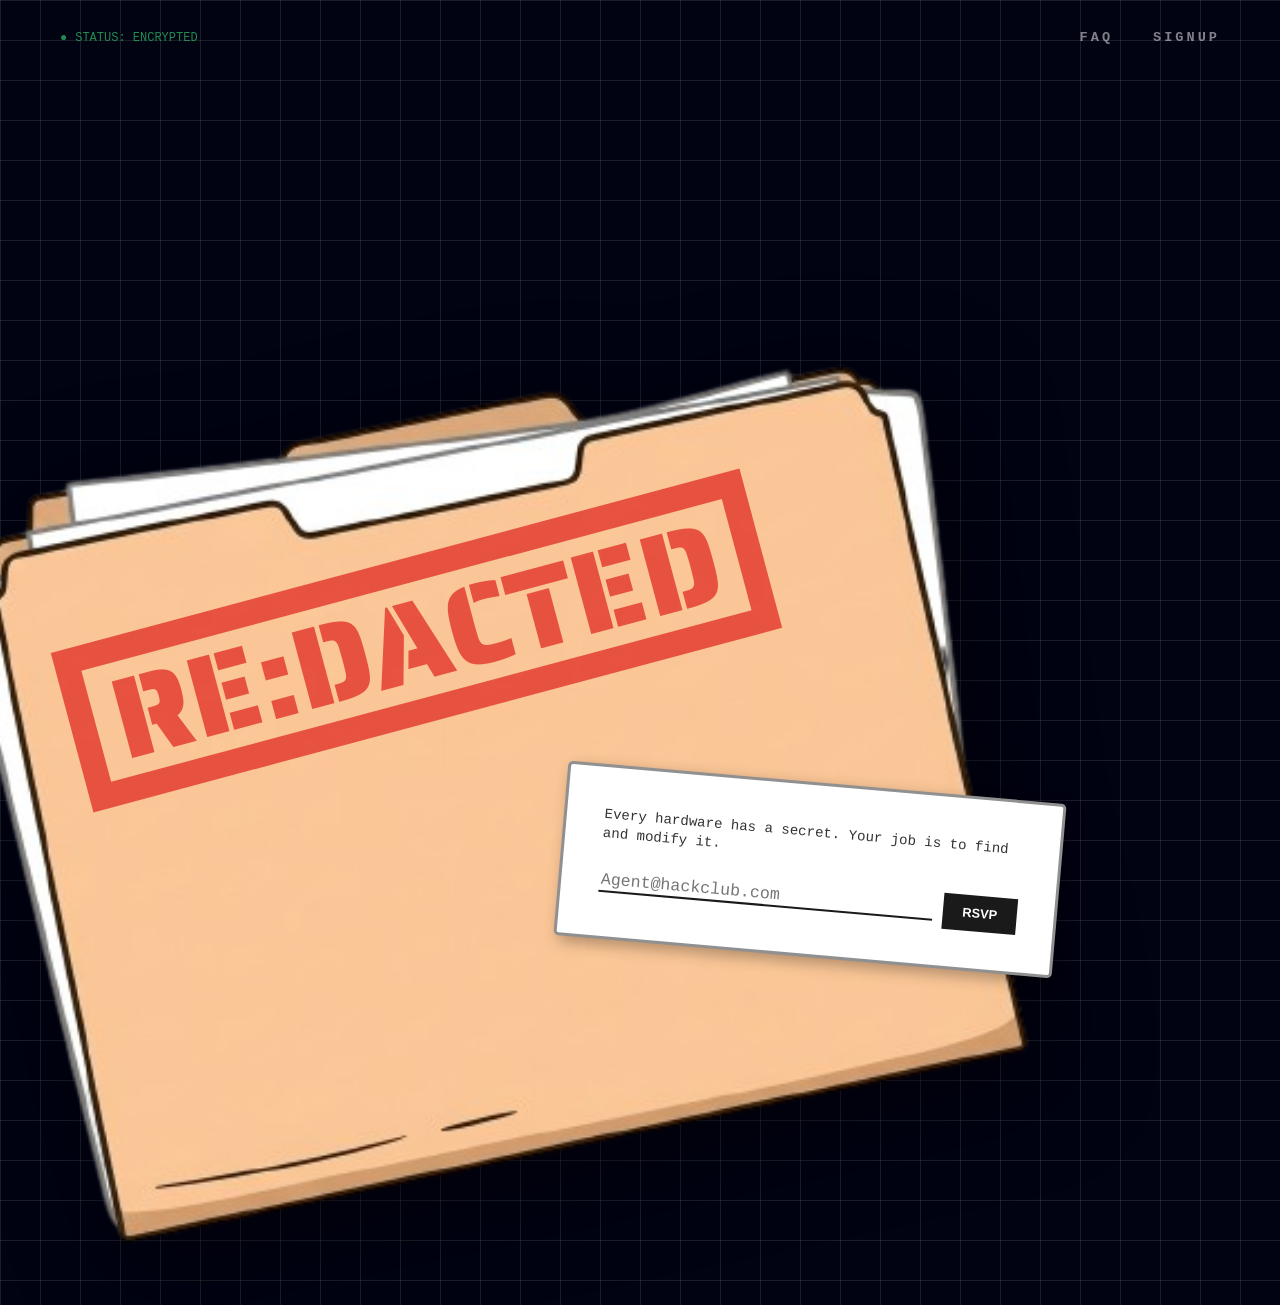
==== site/site.html @ b95803d5 "Update: added the main site" ====
<!DOCTYPE html>
<html lang="en">
<head>
    <meta charset="UTF-8">
    <meta name="viewport" content="width=device-width, initial-scale=1.0">
    <title>RE:DACTED</title>
    <link rel="stylesheet" href="site.css">
    <link rel="preconnect" href="https://fonts.googleapis.com">
    <link rel="preconnect" href="https://fonts.gstatic.com" crossorigin>
    <link href="https://fonts.googleapis.com/css2?family=Saira+Stencil+One&display=swap" rel="stylesheet">
</head>
<body>
    <nav class="top-nav">
        <div class="system-status">STATUS: ENCRYPTED</div>

        <div class="nav-links">
            <a href="#" class="nav-item">FAQ</a>
            <a href="#" class="nav-item" onclick="alert('sign-ups not available yet')">SIGNUP</a>
        </div>
    </nav>

    <div class="folder-wrapper">
        <img src="imgs/folder.png" class="folder-img" alt="Dossier Folder">

        <div class="redacted-stamp">RE:DACTED</div>

        <div class="paper">
            <p class="tagline">Every <span class="ware">hardware</span> has a secret. Your job is to find and modify it.</p>
            
            <form class="rsvp-row" id="rsvp-form">
                <input type="text" class="sig-line" placeholder="Agent@hackclub.com" required autocomplete="off">
                <button type="submit" class="rsvp-btn" onclick="alert('RSVP not available yet')">RSVP</button>
            </form>
        </div>
    </div>

    <div id="faq-modal" class="faq-overlay">
        <div class="faq-card">
            <div class="faq-top">
                <h1>FREQUENTLY ASKED QUESTIONS</h1>
                <button id="close-faq" class="close-btn">X</button>
            </div>
            
            <div class="questions-container">
                <div class="q-item">
                    <button class="q-header">What is this YSWS about? <span class="arrow">▼</span></button>
                    <div class="q-answer">
                        <p>This YSWS is concerned about Reverse Engineering where students explore how a software works and potentially modify it.
                            It could also involve hardware reverse engineering.</p>
                    </div>
                </div>

                <div class="q-item">
                    <button class="q-header">I don't have any experience in reverse engineering. Is that okay? <span class="arrow">▼</span></button>
                    <div class="q-answer">
                        <p>Ofcourse! This YSWS is designed so that we can learn through this together. You'll have the opportunity to ask questions and get help along the way.
                            We also plan to provide resources and guides to help you get started with reverse engineering.
                        </p>
                    </div>
                </div>

                <div class="q-item">
                    <button class="q-header">I want to reverse engineer hardware but I don't have the necessary tools.<span class="arrow">▼</span></button>
                    <div class="q-answer">
                        <p>No worries! You can get started by working on software reverse engineering projects that don't require specialized hardware tools. Once you ship projects based on what you've learned, you can earn coins to buy the necessary tools to explore hardware reverse engineering in the future.
                        </p>
                    </div>
                </div>

                <div class="q-item">
                    <button class="q-header">Who can submit? <span class="arrow">▼</span></button>
                    <div class="q-answer">
                        <p>YSWS is open to all Hack Clubbers. All teenagers 18 and under, anywhere in the world can participate.</p>
                    </div>
                </div>

                <div class="q-item">
                    <button class="q-header">What are the requirements? <span class="arrow">▼</span></button>
                    <div class="q-answer">
                        <ul>
                            <li>Open-source code on Github with regular commits.</li>
                            <li>Accurately reflect hours and work spent.</li>
                            <li>No fraud. We see everything.</li>
                        </ul>
                    </div>
                </div>
            </div>
        </div>
    </div>

    <script src="site.js"></script>
</body>
</html>
---- site/site.css ----
* {
    box-sizing: border-box;
}

body {
    margin: 0;
    padding: 0;
    height: 100vh;
    width: 100vw;
    display: flex;
    justify-content: center;
    align-items: center;
    overflow: hidden;
    font-family: 'Courier New', Courier, monospace;
    background-color: #010212; 

    background-image: 
        linear-gradient(rgba(255, 255, 255, 0.1) 1px, transparent 1px),
        linear-gradient(90deg, rgba(255, 255, 255, 0.1) 1px, transparent 1px);
    background-size: 40px 40px;
}

.top-nav {
    position: fixed;
    top: 0;
    left: 0;
    width: 100%;
    padding: 30px 60px;
    display: flex;
    justify-content: space-between;
    align-items: center;
    z-index: 100;
}

.nav-links {
    display: flex;
    gap: 40px;
}

.nav-item {
    color: rgba(255, 255, 255, 0.5);
    text-decoration: none;
    font-size: 0.85rem;
    font-weight: bold;
    letter-spacing: 3px;
    position: relative;
    transition: color 0.3s ease;
}

.nav-item:hover {
    color: #fff;
}

.nav-item::before, .nav-item::after {
    content: '';
    position: absolute;
    opacity: 0;
    transition: all 0.2s ease;
    color: #e74c3c;
}

.nav-item:hover::before {
    content: '[';
    left: -15px;
    opacity: 1;
}

.nav-item:hover::after {
    content: ']';
    right: -15px;
    opacity: 1;
}

.system-status {
    color: #27ae60;
    font-size: 0.75rem;
    font-family: monospace;
    opacity: 0.8;
}

.system-status::before {
    content: '●';
    margin-right: 8px;
    animation: blink 2s infinite;
}

@keyframes blink {
    0%, 100% { opacity: 1; }
    50% { opacity: 0.3; }
}

.folder-wrapper {
    position: absolute;
    bottom: -45%;
    left: -10%;
    width: 99vw;
    max-width: 1250px;
    height: auto;
}

.folder-img {
    width: 100%;
    height: auto;
    display: block;
    filter: drop-shadow(20px 20px 50px rgba(0,0,0,0.5));
}

.redacted-stamp {
    position: absolute;
    top: 25%;
    left: 15%;
    
    display: inline-block;
    padding: 0 1.5%;
    
    font-family: 'Saira Stencil One', system-ui;
    font-size: 9vw;
    line-height: 1;
    text-transform: uppercase;
    color: #e74c3c;
    border: solid 2vw #e74c3c;
    
    transform: rotate(-15deg);
    opacity: 0.95;
    z-index: 5;
}

.paper {
    position: absolute;
    bottom: 35%;
    right: 5%;
    
    width: 40%;
    background: #fff;
    padding: 3%;
    border-radius: 5px;
    border: solid 0.3vw #909090;
    transform: rotate(5deg);
    z-index: 4;
    box-shadow: 5px 5px 15px rgba(0,0,0,0.3);
}

.tagline {
    width: 100%;
    margin: 0 0 1.5vw 0;
    font-size: 1.1vw;
    line-height: 1.4;
    color: #333;
}

.rsvp-row {
    display: flex;
    align-items: center;
    gap: 10px;
    width: 100%;
}

.sig-line {
    background: transparent;
    border: none;
    font-family: inherit;
    font-size: 1.3vw;
    color: #1a1a1a;
    outline: none;
    border-bottom: solid 2px #1a1a1a;
    flex-grow: 1;
}

.rsvp-btn {
    background: #1a1a1a;
    color: #fff;
    border: none;
    padding: 0.8vw 1.5vw;
    font-size: 1vw;
    font-weight: bold;
    cursor: pointer;
    text-transform: uppercase;
    font-family: Arial, sans-serif;
    transition: transform 0.1s, background 0.2s;
}

.rsvp-btn:hover {
    background: #333;
}

.rsvp-btn:active {
    transform: scale(0.95);
}

@media (max-width: 768px) {
    .tagline { font-size: 3vw; }
    .sig-line { font-size: 3.5vw; }
    .rsvp-btn { font-size: 3vw; padding: 2vw 4vw; }
}

/*----------------------------------------------------------*/

.faq-overlay {
    position: fixed;
    top: 0;
    left: 0;
    width: 100vw;
    height: 100vh;
    background: rgba(0, 0, 0, 0.85);
    display: none;
    justify-content: center;
    align-items: center;
    z-index: 200;
    backdrop-filter: blur(5px);
}

.faq-card {
    width: 600px;
    max-height: 80vh;
    background: #ffffff;
    border: 5px solid #909090;
    border-radius: 15px;
    display: flex;
    flex-direction: column;
    overflow: hidden;
    box-shadow: 0 0 50px rgba(0,0,0,1);
}

.faq-top {
    padding: 20px 30px;
    display: flex;
    justify-content: space-between;
    align-items: center;
    border-bottom: 2px solid #100933;
}

.faq-top h1 {
    font-size: 1.2rem;
    color: #000000;
    margin: 0;
    letter-spacing: 1px;
}

.close-btn {
    background: none;
    border: none;
    color: #000000;
    font-size: 1.5rem;
    cursor: pointer;
    font-family: 'Saira Stencil One', sans-serif;
}

.questions-container {
    padding: 20px;
    overflow-y: auto;
}

.q-item {
    margin-bottom: 10px;
    border-bottom: 1px solid rgba(255,255,255,0.1);
}

.q-header {
    width: 100%;
    background: none;
    border: none;
    color: #000000;
    padding: 15px;
    text-align: left;
    font-family: inherit;
    font-size: 1rem;
    cursor: pointer;
    display: flex;
    justify-content: space-between;
}

.q-answer {
    max-height: 0;
    overflow: hidden;
    transition: max-height 0.3s ease-out;
    padding: 0 15px;
    color: rgba(19, 19, 19, 0.7);
    font-size: 0.9rem;
}

.q-item.open .q-answer {
    max-height: 200px;
    padding-bottom: 15px;
}

.q-item.open .arrow {
    transform: rotate(180deg);
}
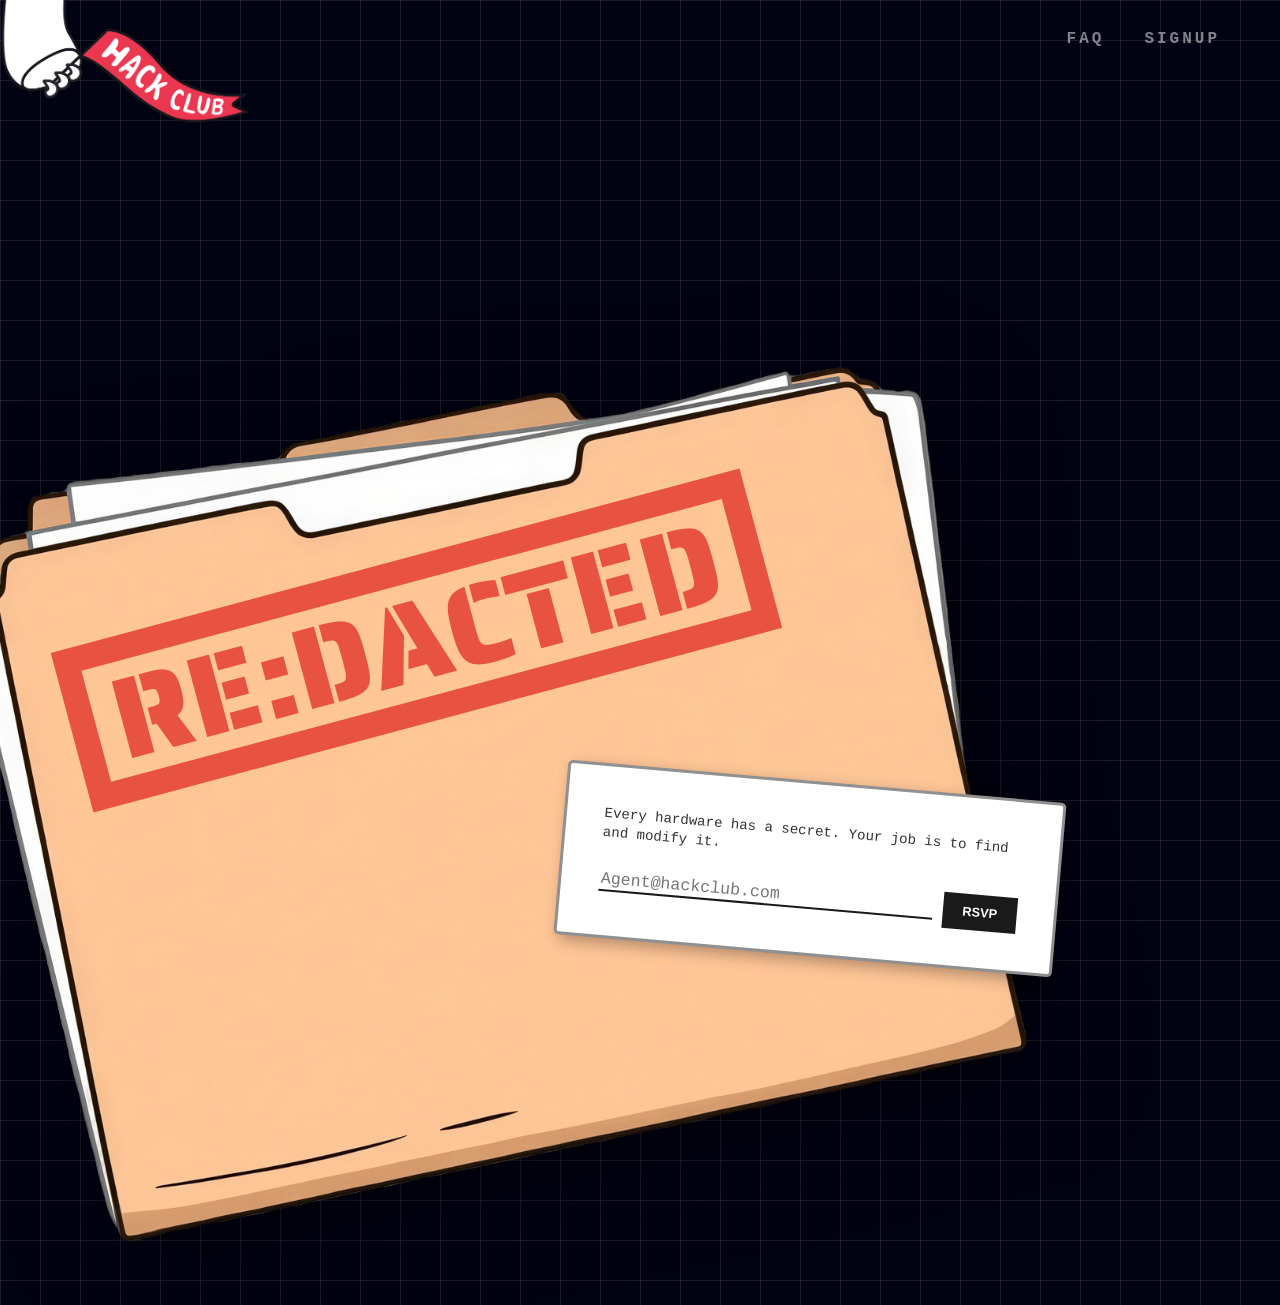
==== commit 8346d664: "Add: Hack-club logo" ====
--- a/site/site.html
+++ b/site/site.html
@@ -10,11 +10,12 @@
     <link href="https://fonts.googleapis.com/css2?family=Saira+Stencil+One&display=swap" rel="stylesheet">
 </head>
 <body>
+    <div id="hack-club"><a href="https://hackclub.com/" target="_blank" rel="noopener noreferrer"><img src="imgs/flag-orpheus-top.png" alt="Hack-Crlub"></a></div>
     <nav class="top-nav">
-        <div class="system-status">STATUS: ENCRYPTED</div>
+        <div></div>
 
         <div class="nav-links">
-            <a href="#" class="nav-item">FAQ</a>
+            <a href="#" class="nav-item" id="FAQ">FAQ</a>
             <a href="#" class="nav-item" onclick="alert('sign-ups not available yet')">SIGNUP</a>
         </div>
     </nav>
@@ -45,15 +46,15 @@
                 <div class="q-item">
                     <button class="q-header">What is this YSWS about? <span class="arrow">▼</span></button>
                     <div class="q-answer">
-                        <p>This YSWS is concerned about Reverse Engineering where students explore how a software works and potentially modify it.
-                            It could also involve hardware reverse engineering.</p>
+                        <p>This YSWS is about Reverse Engineering where students explore how a software works and potentially modify it.
+                            It may also involve hardware reverse engineering.</p>
                     </div>
                 </div>
 
                 <div class="q-item">
                     <button class="q-header">I don't have any experience in reverse engineering. Is that okay? <span class="arrow">▼</span></button>
                     <div class="q-answer">
-                        <p>Ofcourse! This YSWS is designed so that we can learn through this together. You'll have the opportunity to ask questions and get help along the way.
+                        <p>Of course! This YSWS is designed so that we can learn through this together. You'll have the opportunity to ask questions and get help along the way.
                             We also plan to provide resources and guides to help you get started with reverse engineering.
                         </p>
                     </div>
@@ -62,7 +63,8 @@
                 <div class="q-item">
                     <button class="q-header">I want to reverse engineer hardware but I don't have the necessary tools.<span class="arrow">▼</span></button>
                     <div class="q-answer">
-                        <p>No worries! You can get started by working on software reverse engineering projects that don't require specialized hardware tools. Once you ship projects based on what you've learned, you can earn coins to buy the necessary tools to explore hardware reverse engineering in the future.
+                        <p>No worries! You can get started by working on software reverse engineering projects that don't require specialized hardware tools.
+                            Once you ship projects based on what you've learned, you can earn coins to buy the necessary tools to explore hardware reverse engineering in the future.
                         </p>
                     </div>
                 </div>
@@ -84,6 +86,13 @@
                         </ul>
                     </div>
                 </div>
+
+                <div class="q-item">
+                    <button class="q-header">What is Hackclub? <span class="arrow">▼</span></button>
+                    <div class="q-answer">
+                        <p><a href="https://hackclub.com/" target="_blank" rel="noopener noreferrer">Hack Club</a> is a 501(c)(3) nonprofit and network of 60k+ technical high schoolers.</p>
+                    </div>
+                </div>
             </div>
         </div>
     </div>
--- a/site/site.css
+++ b/site/site.css
@@ -5,12 +5,6 @@
 body {
     margin: 0;
     padding: 0;
-    height: 100vh;
-    width: 100vw;
-    display: flex;
-    justify-content: center;
-    align-items: center;
-    overflow: hidden;
     font-family: 'Courier New', Courier, monospace;
     background-color: #010212; 
 
@@ -20,6 +14,17 @@
     background-size: 40px 40px;
 }
 
+#hack-club {
+    position: fixed;
+    top: 0px;
+    left: 0px;
+    z-index: 101;
+}
+
+#hack-club img {
+    width: 250px;
+}
+
 .top-nav {
     position: fixed;
     top: 0;
@@ -40,7 +45,7 @@
 .nav-item {
     color: rgba(255, 255, 255, 0.5);
     text-decoration: none;
-    font-size: 0.85rem;
+    font-size: 12pt;
     font-weight: bold;
     letter-spacing: 3px;
     position: relative;
@@ -61,32 +66,14 @@
 
 .nav-item:hover::before {
     content: '[';
-    left: -15px;
+    left: -15pt;
     opacity: 1;
 }
 
 .nav-item:hover::after {
     content: ']';
-    right: -15px;
+    right: -15pt;
     opacity: 1;
-}
-
-.system-status {
-    color: #27ae60;
-    font-size: 0.75rem;
-    font-family: monospace;
-    opacity: 0.8;
-}
-
-.system-status::before {
-    content: '●';
-    margin-right: 8px;
-    animation: blink 2s infinite;
-}
-
-@keyframes blink {
-    0%, 100% { opacity: 1; }
-    50% { opacity: 0.3; }
 }
 
 .folder-wrapper {
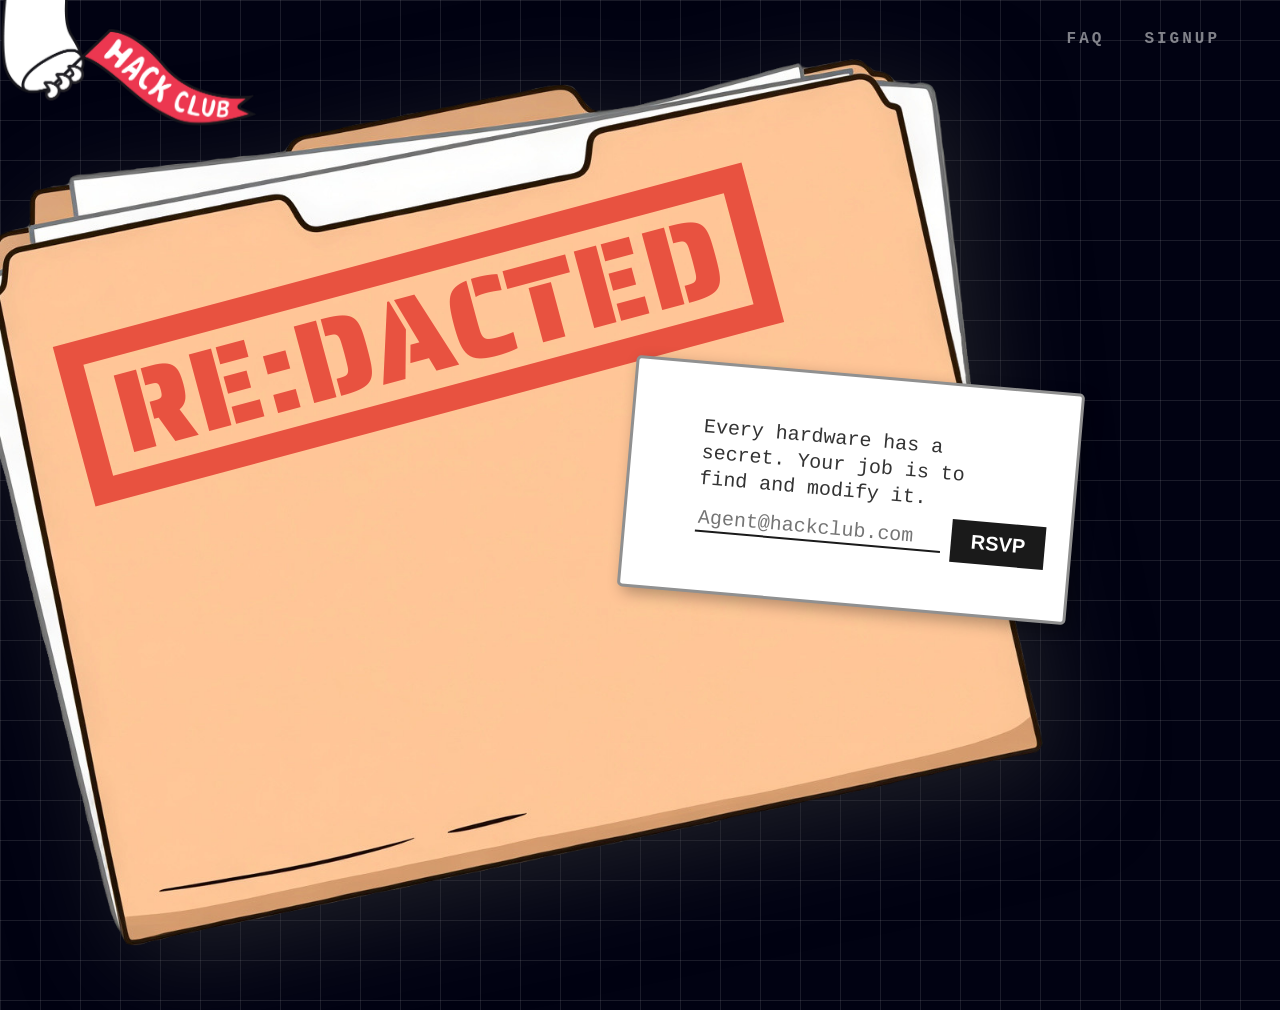
==== commit 7fe652d1: "Update: site.css" ====
--- a/site/site.html
+++ b/site/site.html
@@ -10,7 +10,7 @@
     <link href="https://fonts.googleapis.com/css2?family=Saira+Stencil+One&display=swap" rel="stylesheet">
 </head>
 <body>
-    <div id="hack-club"><a href="https://hackclub.com/" target="_blank" rel="noopener noreferrer"><img src="imgs/flag-orpheus-top.png" alt="Hack-Crlub"></a></div>
+    <div id="hack-club"><a href="https://hackclub.com/" target="_blank" rel="noopener noreferrer"><img src="imgs/flag-orpheus-top.png" alt="Hack-Club"></a></div>
     <nav class="top-nav">
         <div></div>
 
@@ -21,7 +21,7 @@
     </nav>
 
     <div class="folder-wrapper">
-        <img src="imgs/folder.png" class="folder-img" alt="Dossier Folder">
+        <img src="imgs/folder.png" class="folder-img" alt="Folder">
 
         <div class="redacted-stamp">RE:DACTED</div>
 
--- a/site/site.css
+++ b/site/site.css
@@ -5,6 +5,7 @@
 body {
     margin: 0;
     padding: 0;
+    overflow: hidden;
     font-family: 'Courier New', Courier, monospace;
     background-color: #010212; 
 
@@ -19,10 +20,11 @@
     top: 0px;
     left: 0px;
     z-index: 101;
+    width: max(20%, 150px);
 }
 
 #hack-club img {
-    width: 250px;
+    width: 100%;
 }
 
 .top-nav {
@@ -78,18 +80,16 @@
 
 .folder-wrapper {
     position: absolute;
-    bottom: -45%;
+    top: 0%;
     left: -10%;
     width: 99vw;
-    max-width: 1250px;
     height: auto;
 }
 
 .folder-img {
     width: 100%;
-    height: auto;
     display: block;
-    filter: drop-shadow(20px 20px 50px rgba(0,0,0,0.5));
+    filter: drop-shadow(20px 20px 50px rgba(59, 59, 59, 0.5));
 }
 
 .redacted-stamp {
@@ -114,24 +114,28 @@
 
 .paper {
     position: absolute;
-    bottom: 35%;
+    bottom: 40%;
     right: 5%;
     
-    width: 40%;
+    width: 450px;
+    height: auto;
+
+    box-sizing: border-box;
+
     background: #fff;
-    padding: 3%;
+    padding: 50px 70px;
     border-radius: 5px;
     border: solid 0.3vw #909090;
     transform: rotate(5deg);
-    z-index: 4;
+    z-index: 6;
     box-shadow: 5px 5px 15px rgba(0,0,0,0.3);
 }
 
 .tagline {
     width: 100%;
-    margin: 0 0 1.5vw 0;
-    font-size: 1.1vw;
-    line-height: 1.4;
+    margin: 0 0 5px 0;
+    font-size: 15pt;
+    line-height: 1.3;
     color: #333;
 }
 
@@ -146,7 +150,7 @@
     background: transparent;
     border: none;
     font-family: inherit;
-    font-size: 1.3vw;
+    font-size: 15pt;
     color: #1a1a1a;
     outline: none;
     border-bottom: solid 2px #1a1a1a;
@@ -157,8 +161,8 @@
     background: #1a1a1a;
     color: #fff;
     border: none;
-    padding: 0.8vw 1.5vw;
-    font-size: 1vw;
+    padding: 10px 20px;
+    font-size: 15pt;
     font-weight: bold;
     cursor: pointer;
     text-transform: uppercase;
@@ -173,12 +177,12 @@
 .rsvp-btn:active {
     transform: scale(0.95);
 }
-
+/* 
 @media (max-width: 768px) {
     .tagline { font-size: 3vw; }
     .sig-line { font-size: 3.5vw; }
     .rsvp-btn { font-size: 3vw; padding: 2vw 4vw; }
-}
+} */
 
 /*----------------------------------------------------------*/
 
